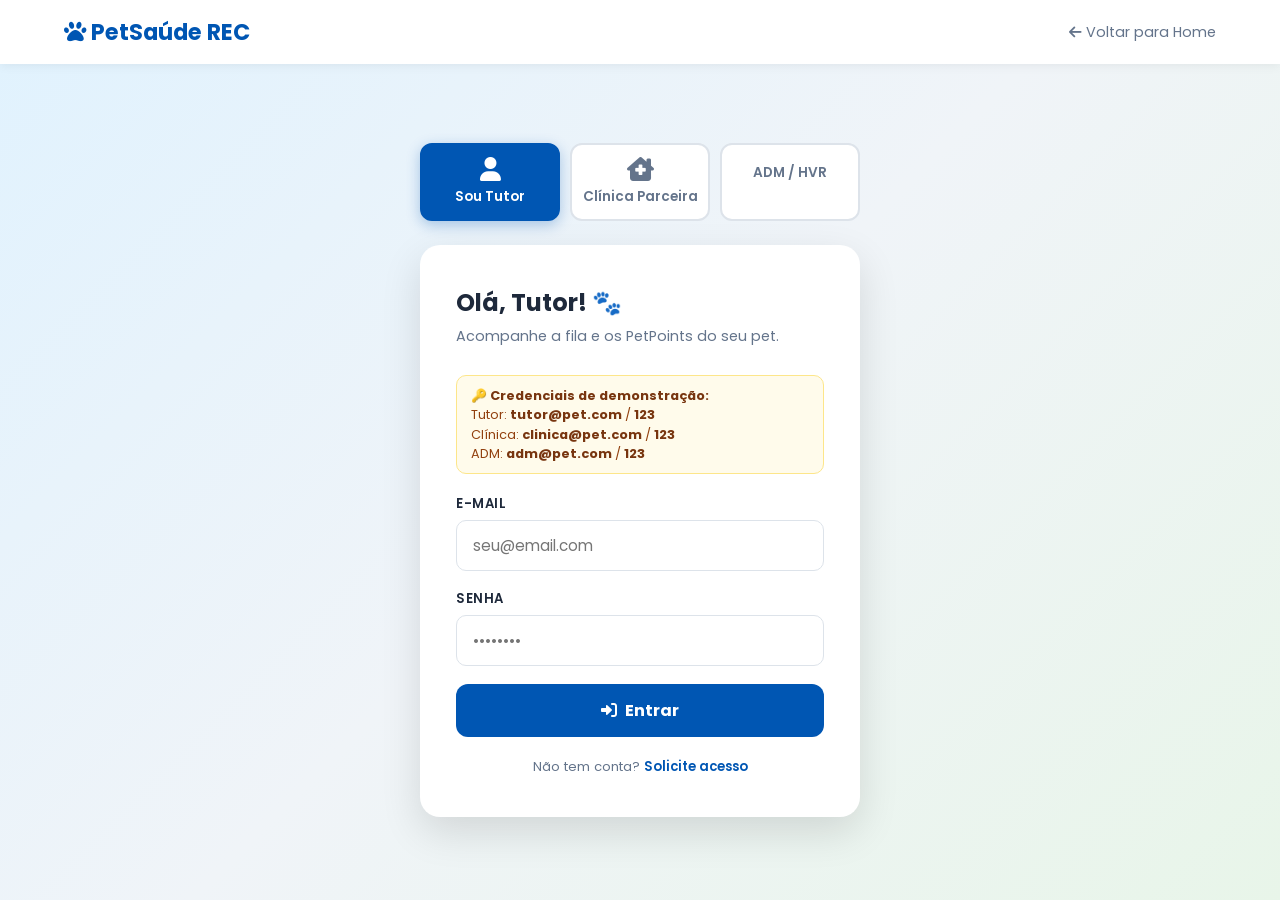
==== login.html @ 7e4b4deb "feat: Projeto PetSaude limpo e sem chaves" ====
<!DOCTYPE html>
<html lang="pt-br">
<head>
    <meta charset="UTF-8">
    <meta name="viewport" content="width=device-width, initial-scale=1.0">
    <title>PetSaúde | Acesso Cidadão</title>
    <link href="https://fonts.googleapis.com/css2?family=Poppins:wght@300;400;600;700&display=swap" rel="stylesheet">
    <link rel="stylesheet" href="https://cdnjs.cloudflare.com/ajax/libs/font-awesome/6.0.0/css/all.min.css">
    <style>
        :root {
            --primary: #0056b3;
            --primary-hover: #004494;
            --accent: #ffc107;
            --text-dark: #1e293b;
            --text-light: #64748b;
            --bg-light: #f0f4f8;
            --white: #ffffff;
        }

        * { margin: 0; padding: 0; box-sizing: border-box; font-family: 'Poppins', sans-serif; }

        body {
            background: linear-gradient(135deg, #e0f2fe 0%, #f0f4f8 50%, #e8f5e9 100%);
            min-height: 100vh;
            display: flex;
            flex-direction: column;
            align-items: center;
            justify-content: center;
            padding: 20px;
        }

        /* Cabeçalho simples */
        .top-bar {
            position: fixed;
            top: 0; left: 0; right: 0;
            background: var(--white);
            padding: 15px 5%;
            display: flex;
            justify-content: space-between;
            align-items: center;
            box-shadow: 0 2px 10px rgba(0,0,0,0.06);
            z-index: 100;
        }
        .logo { font-size: 1.4rem; font-weight: 700; color: var(--primary); }
        .back-link { color: var(--text-light); text-decoration: none; font-size: 0.9rem; transition: color 0.2s; }
        .back-link:hover { color: var(--primary); }

        /* Wrapper principal */
        .login-wrapper {
            width: 100%;
            max-width: 440px;
            margin-top: 60px;
        }

        /* Seletor de perfil */
        .profile-selector {
            display: flex;
            gap: 10px;
            margin-bottom: 24px;
        }
        .profile-btn {
            flex: 1;
            padding: 12px 10px;
            border: 2px solid #dde3ea;
            border-radius: 12px;
            background: var(--white);
            cursor: pointer;
            font-family: 'Poppins', sans-serif;
            font-size: 0.85rem;
            font-weight: 600;
            color: var(--text-light);
            transition: all 0.25s;
            display: flex;
            flex-direction: column;
            align-items: center;
            gap: 6px;
        }
        .profile-btn i { font-size: 1.5rem; }
        .profile-btn:hover { border-color: var(--primary); color: var(--primary); background: #eef5ff; }
        .profile-btn.active {
            border-color: var(--primary);
            background: var(--primary);
            color: var(--white);
            box-shadow: 0 4px 14px rgba(0,86,179,0.3);
        }

        /* Caixa de login */
        .login-box {
            background: var(--white);
            border-radius: 20px;
            box-shadow: 0 15px 40px rgba(0,0,0,0.12);
            padding: 40px 36px;
        }
        .login-box h2 {
            color: var(--text-dark);
            font-size: 1.5rem;
            margin-bottom: 6px;
        }
        .login-box .subtitle {
            color: var(--text-light);
            font-size: 0.9rem;
            margin-bottom: 28px;
        }

        /* Campos */
        .field-group { margin-bottom: 18px; }
        .field-group label {
            display: block;
            font-size: 0.82rem;
            font-weight: 600;
            color: var(--text-dark);
            margin-bottom: 6px;
            text-transform: uppercase;
            letter-spacing: 0.5px;
        }
        .field-group input {
            width: 100%;
            padding: 13px 16px;
            border: 1.5px solid #dde3ea;
            border-radius: 10px;
            font-size: 0.95rem;
            font-family: 'Poppins', sans-serif;
            color: var(--text-dark);
            transition: border-color 0.2s, box-shadow 0.2s;
            outline: none;
        }
        .field-group input:focus {
            border-color: var(--primary);
            box-shadow: 0 0 0 3px rgba(0,86,179,0.1);
        }

        /* Dica de credenciais demo */
        .demo-hint {
            background: #fffbeb;
            border: 1px solid #fde68a;
            border-radius: 10px;
            padding: 10px 14px;
            font-size: 0.8rem;
            color: #92400e;
            margin-bottom: 20px;
            line-height: 1.5;
        }
        .demo-hint b { color: #78350f; }

        /* Botão entrar */
        .btn-entrar {
            width: 100%;
            padding: 14px;
            background: var(--primary);
            color: var(--white);
            border: none;
            border-radius: 12px;
            font-size: 1rem;
            font-weight: 700;
            font-family: 'Poppins', sans-serif;
            cursor: pointer;
            transition: all 0.25s;
            display: flex;
            align-items: center;
            justify-content: center;
            gap: 8px;
        }
        .btn-entrar:hover {
            background: var(--primary-hover);
            transform: translateY(-2px);
            box-shadow: 0 6px 20px rgba(0,86,179,0.3);
        }
        .btn-entrar:active { transform: translateY(0); }

        /* Mensagem de erro */
        .error-msg {
            background: #fef2f2;
            color: #b91c1c;
            border: 1px solid #fecaca;
            border-radius: 8px;
            padding: 10px 14px;
            font-size: 0.85rem;
            margin-bottom: 16px;
            display: none;
        }

        /* Rodapé do card */
        .card-footer {
            text-align: center;
            margin-top: 20px;
            font-size: 0.82rem;
            color: var(--text-light);
        }
        .card-footer a { color: var(--primary); text-decoration: none; font-weight: 600; }

        @media (max-width: 480px) {
            .login-box { padding: 30px 22px; }
        }
    </style>
</head>
<body>

    <div class="top-bar">
        <div class="logo"><i class="fa-solid fa-paw"></i> PetSaúde REC</div>
        <a href="index.html" class="back-link"><i class="fa-solid fa-arrow-left"></i> Voltar para Home</a>
    </div>

    <div class="login-wrapper">

        <!-- Seletor de perfil -->
        <div class="profile-selector">
            <button class="profile-btn active" id="btn-cidadao" onclick="selectProfile('cidadao')">
                <i class="fa-solid fa-user"></i>
                Sou Tutor
            </button>
            <button class="profile-btn" id="btn-clinica" onclick="selectProfile('clinica')">
                <i class="fa-solid fa-house-chimney-medical"></i>
                Clínica Parceira
            </button>
            <button class="profile-btn" id="btn-adm" onclick="selectProfile('adm')">
                <i class="fa-solid fa-shield-halved"></i>
                ADM / HVR
            </button>
        </div>

        <!-- Caixa de login -->
        <div class="login-box">
            <h2 id="login-title">Olá, Tutor! 🐾</h2>
            <p class="subtitle" id="login-subtitle">Acompanhe a fila e os PetPoints do seu pet.</p>

            <!-- Dica de demo -->
            <div class="demo-hint">
                <b>🔑 Credenciais de demonstração:</b><br>
                Tutor: <b>tutor@pet.com</b> / <b>123</b><br>
                Clínica: <b>clinica@pet.com</b> / <b>123</b><br>
                ADM: <b>adm@pet.com</b> / <b>123</b>
            </div>

            <div class="error-msg" id="error-msg">
                <i class="fa-solid fa-circle-exclamation"></i> E-mail ou senha incorretos. Tente novamente.
            </div>

            <div class="field-group">
                <label>E-mail</label>
                <input type="email" id="email" placeholder="seu@email.com">
            </div>
            <div class="field-group">
                <label>Senha</label>
                <input type="password" id="password" placeholder="••••••••" onkeypress="if(event.key==='Enter') doLogin()">
            </div>

            <button class="btn-entrar" onclick="doLogin()">
                <i class="fa-solid fa-right-to-bracket"></i> Entrar
            </button>

            <div class="card-footer">
                Não tem conta? <a href="#">Solicite acesso</a>
            </div>
        </div>
    </div>

    <script>
        let selectedProfile = 'cidadao';

        const profiles = {
            cidadao: {
                title: 'Olá, Tutor! 🐾',
                subtitle: 'Acompanhe a fila e os PetPoints do seu pet.',
                email: 'tutor@pet.com',
                redirect: 'dashboard.html?perfil=cidadao'
            },
            clinica: {
                title: 'Área da Clínica 🏥',
                subtitle: 'Gerencie encaminhamentos da Rede Parceira.',
                email: 'clinica@pet.com',
                redirect: 'dashboard.html?perfil=clinica'
            },
            adm: {
                title: 'Painel ADM / HVR 🛡️',
                subtitle: 'Visão completa da triagem e filas do hospital.',
                email: 'adm@pet.com',
                redirect: 'dashboard.html?perfil=adm'
            }
        };

        function selectProfile(profile) {
            selectedProfile = profile;
            ['cidadao', 'clinica', 'adm'].forEach(p => {
                document.getElementById(`btn-${p}`).classList.remove('active');
            });
            document.getElementById(`btn-${profile}`).classList.add('active');

            const p = profiles[profile];
            document.getElementById('login-title').textContent = p.title;
            document.getElementById('login-subtitle').textContent = p.subtitle;
            document.getElementById('email').value = '';
            document.getElementById('password').value = '';
            document.getElementById('error-msg').style.display = 'none';
        }

        function doLogin() {
            const email = document.getElementById('email').value.trim();
            const password = document.getElementById('password').value.trim();
            const expected = profiles[selectedProfile].email;
            const errEl = document.getElementById('error-msg');

            if (email === expected && password === '123') {
                errEl.style.display = 'none';
                window.location.href = profiles[selectedProfile].redirect;
            } else {
                errEl.style.display = 'block';
            }
        }
    </script>
</body>
</html>
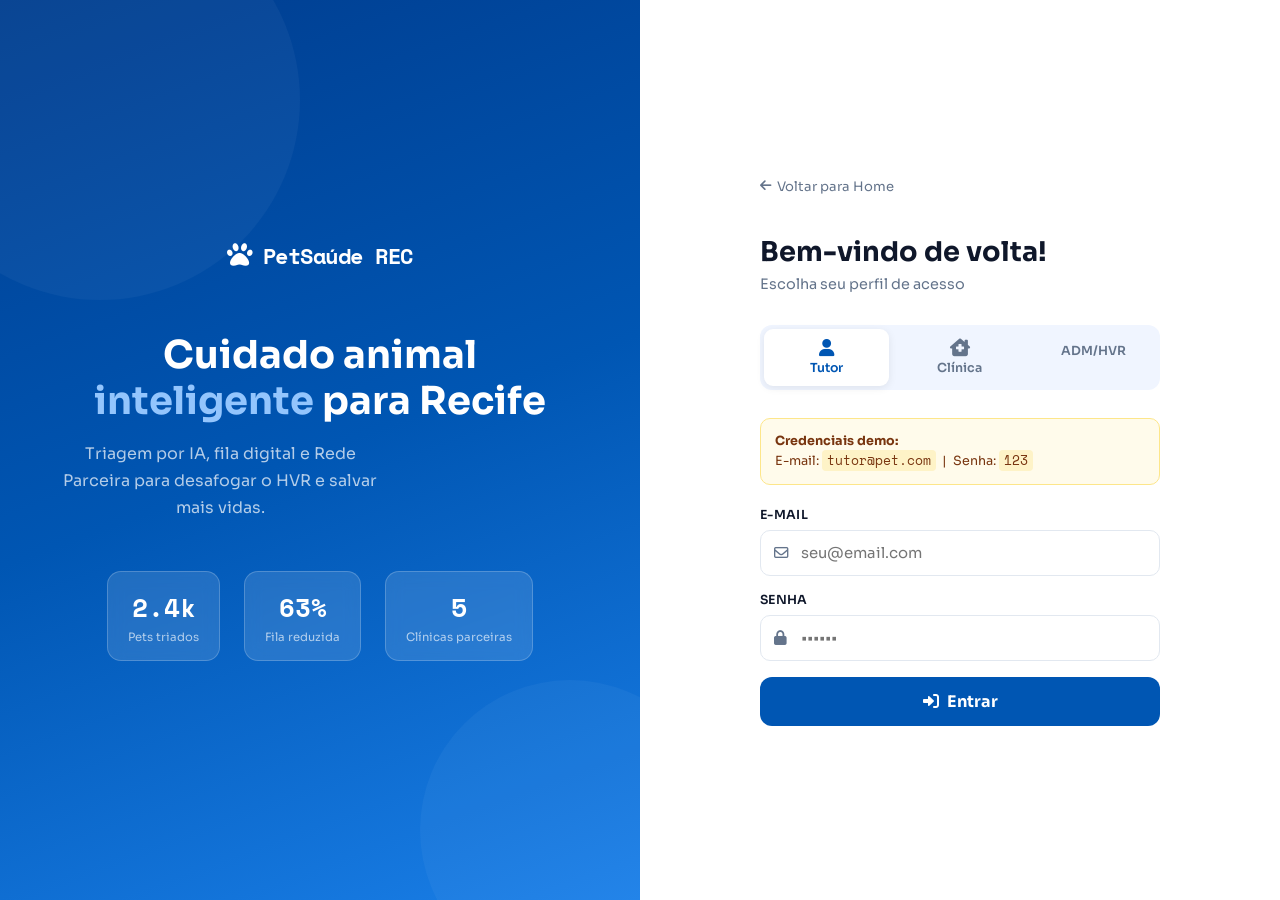
==== commit e6a769dd: "update" ====
--- a/login.html
+++ b/login.html
@@ -3,307 +3,273 @@
 <head>
     <meta charset="UTF-8">
     <meta name="viewport" content="width=device-width, initial-scale=1.0">
-    <title>PetSaúde | Acesso Cidadão</title>
-    <link href="https://fonts.googleapis.com/css2?family=Poppins:wght@300;400;600;700&display=swap" rel="stylesheet">
+    <title>PetSaúde | Acesso</title>
+    <link href="https://fonts.googleapis.com/css2?family=Sora:wght@300;400;600;700&family=Space+Mono:wght@400;700&display=swap" rel="stylesheet">
     <link rel="stylesheet" href="https://cdnjs.cloudflare.com/ajax/libs/font-awesome/6.0.0/css/all.min.css">
     <style>
         :root {
             --primary: #0056b3;
-            --primary-hover: #004494;
-            --accent: #ffc107;
-            --text-dark: #1e293b;
-            --text-light: #64748b;
-            --bg-light: #f0f4f8;
-            --white: #ffffff;
-        }
-
-        * { margin: 0; padding: 0; box-sizing: border-box; font-family: 'Poppins', sans-serif; }
-
+            --primary-light: #e8f0fc;
+            --accent: #f97316;
+            --green: #10b981;
+            --red: #ef4444;
+            --text: #0f172a;
+            --muted: #64748b;
+            --border: #e2e8f0;
+            --surface: #ffffff;
+            --bg: #f0f5ff;
+        }
+        * { margin:0; padding:0; box-sizing:border-box; }
         body {
-            background: linear-gradient(135deg, #e0f2fe 0%, #f0f4f8 50%, #e8f5e9 100%);
+            font-family: 'Sora', sans-serif;
+            background: var(--bg);
             min-height: 100vh;
+            display: grid;
+            grid-template-columns: 1fr 1fr;
+        }
+
+        /* LADO ESQUERDO — ilustração */
+        .left-panel {
+            background: linear-gradient(160deg, #003d8f 0%, #0056b3 50%, #1a7fe8 100%);
             display: flex;
             flex-direction: column;
+            justify-content: center;
             align-items: center;
+            padding: 60px 50px;
+            position: relative;
+            overflow: hidden;
+        }
+        .left-panel::before {
+            content: '';
+            position: absolute;
+            width: 400px; height: 400px;
+            background: rgba(255,255,255,0.04);
+            border-radius: 50%;
+            top: -100px; left: -100px;
+        }
+        .left-panel::after {
+            content: '';
+            position: absolute;
+            width: 300px; height: 300px;
+            background: rgba(255,255,255,0.04);
+            border-radius: 50%;
+            bottom: -80px; right: -80px;
+        }
+        .brand-logo {
+            font-family: 'Space Mono', monospace;
+            color: white;
+            font-size: 1.4rem;
+            font-weight: 700;
+            letter-spacing: -0.5px;
+            margin-bottom: 60px;
+            display: flex;
+            align-items: center;
+            gap: 10px;
+            z-index: 1;
+        }
+        .brand-logo i { font-size: 1.6rem; }
+        .hero-text { z-index: 1; text-align: center; }
+        .hero-text h1 {
+            color: white;
+            font-size: 2.4rem;
+            font-weight: 700;
+            line-height: 1.2;
+            margin-bottom: 16px;
+        }
+        .hero-text h1 span { color: #93c5fd; }
+        .hero-text p { color: rgba(255,255,255,0.7); font-size: 1rem; line-height: 1.7; max-width: 340px; }
+        .stats-strip {
+            display: flex;
+            gap: 24px;
+            margin-top: 50px;
+            z-index: 1;
+        }
+        .stat-box {
+            background: rgba(255,255,255,0.12);
+            border: 1px solid rgba(255,255,255,0.2);
+            border-radius: 14px;
+            padding: 16px 20px;
+            text-align: center;
+            backdrop-filter: blur(8px);
+        }
+        .stat-box .n  { color: white; font-size: 1.6rem; font-weight: 700; font-family: 'Space Mono', monospace; }
+        .stat-box .lb { color: rgba(255,255,255,0.65); font-size: 0.72rem; margin-top: 4px; }
+
+        /* LADO DIREITO — formulário */
+        .right-panel {
+            display: flex;
+            flex-direction: column;
             justify-content: center;
-            padding: 20px;
-        }
-
-        /* Cabeçalho simples */
-        .top-bar {
-            position: fixed;
-            top: 0; left: 0; right: 0;
-            background: var(--white);
-            padding: 15px 5%;
-            display: flex;
-            justify-content: space-between;
             align-items: center;
-            box-shadow: 0 2px 10px rgba(0,0,0,0.06);
-            z-index: 100;
-        }
-        .logo { font-size: 1.4rem; font-weight: 700; color: var(--primary); }
-        .back-link { color: var(--text-light); text-decoration: none; font-size: 0.9rem; transition: color 0.2s; }
+            padding: 60px 50px;
+            background: var(--surface);
+        }
+        .form-wrap { width: 100%; max-width: 400px; }
+
+        .back-link {
+            display: inline-flex; align-items: center; gap: 6px;
+            color: var(--muted); font-size: 0.82rem; text-decoration: none;
+            margin-bottom: 40px; transition: color 0.2s;
+        }
         .back-link:hover { color: var(--primary); }
 
-        /* Wrapper principal */
-        .login-wrapper {
-            width: 100%;
-            max-width: 440px;
-            margin-top: 60px;
-        }
-
-        /* Seletor de perfil */
-        .profile-selector {
-            display: flex;
-            gap: 10px;
-            margin-bottom: 24px;
-        }
-        .profile-btn {
-            flex: 1;
-            padding: 12px 10px;
-            border: 2px solid #dde3ea;
-            border-radius: 12px;
-            background: var(--white);
-            cursor: pointer;
-            font-family: 'Poppins', sans-serif;
-            font-size: 0.85rem;
-            font-weight: 600;
-            color: var(--text-light);
-            transition: all 0.25s;
-            display: flex;
-            flex-direction: column;
-            align-items: center;
-            gap: 6px;
-        }
-        .profile-btn i { font-size: 1.5rem; }
-        .profile-btn:hover { border-color: var(--primary); color: var(--primary); background: #eef5ff; }
-        .profile-btn.active {
-            border-color: var(--primary);
-            background: var(--primary);
-            color: var(--white);
-            box-shadow: 0 4px 14px rgba(0,86,179,0.3);
-        }
-
-        /* Caixa de login */
-        .login-box {
-            background: var(--white);
-            border-radius: 20px;
-            box-shadow: 0 15px 40px rgba(0,0,0,0.12);
-            padding: 40px 36px;
-        }
-        .login-box h2 {
-            color: var(--text-dark);
-            font-size: 1.5rem;
-            margin-bottom: 6px;
-        }
-        .login-box .subtitle {
-            color: var(--text-light);
-            font-size: 0.9rem;
-            margin-bottom: 28px;
-        }
+        .form-title { font-size: 1.7rem; font-weight: 700; color: var(--text); margin-bottom: 6px; }
+        .form-sub   { color: var(--muted); font-size: 0.9rem; margin-bottom: 32px; }
+
+        /* Tabs de perfil */
+        .profile-tabs {
+            display: flex; gap: 8px; margin-bottom: 28px;
+            background: var(--bg); border-radius: 12px; padding: 4px;
+        }
+        .tab-btn {
+            flex: 1; padding: 10px 8px; border: none;
+            background: transparent; border-radius: 9px;
+            font-family: 'Sora', sans-serif; font-size: 0.78rem; font-weight: 600;
+            color: var(--muted); cursor: pointer; transition: all 0.2s;
+            display: flex; flex-direction: column; align-items: center; gap: 4px;
+        }
+        .tab-btn i { font-size: 1.1rem; }
+        .tab-btn.active { background: white; color: var(--primary); box-shadow: 0 2px 8px rgba(0,0,0,0.08); }
+
+        /* Hint de credenciais */
+        .hint-box {
+            background: #fffbeb; border: 1px solid #fde68a; border-radius: 10px;
+            padding: 12px 14px; font-size: 0.79rem; color: #78350f;
+            margin-bottom: 22px; line-height: 1.6;
+        }
+        .hint-box code { background: #fef3c7; padding: 1px 5px; border-radius: 4px; font-family: 'Space Mono', monospace; }
 
         /* Campos */
-        .field-group { margin-bottom: 18px; }
-        .field-group label {
-            display: block;
-            font-size: 0.82rem;
-            font-weight: 600;
-            color: var(--text-dark);
-            margin-bottom: 6px;
-            text-transform: uppercase;
-            letter-spacing: 0.5px;
-        }
-        .field-group input {
-            width: 100%;
-            padding: 13px 16px;
-            border: 1.5px solid #dde3ea;
-            border-radius: 10px;
-            font-size: 0.95rem;
-            font-family: 'Poppins', sans-serif;
-            color: var(--text-dark);
-            transition: border-color 0.2s, box-shadow 0.2s;
-            outline: none;
-        }
-        .field-group input:focus {
-            border-color: var(--primary);
-            box-shadow: 0 0 0 3px rgba(0,86,179,0.1);
-        }
-
-        /* Dica de credenciais demo */
-        .demo-hint {
-            background: #fffbeb;
-            border: 1px solid #fde68a;
-            border-radius: 10px;
-            padding: 10px 14px;
-            font-size: 0.8rem;
-            color: #92400e;
-            margin-bottom: 20px;
-            line-height: 1.5;
-        }
-        .demo-hint b { color: #78350f; }
-
-        /* Botão entrar */
+        .field { margin-bottom: 16px; }
+        .field label { display: block; font-size: 0.78rem; font-weight: 600; color: var(--text); margin-bottom: 7px; letter-spacing: 0.3px; text-transform: uppercase; }
+        .field-inner { position: relative; }
+        .field-inner i { position: absolute; left: 14px; top: 50%; transform: translateY(-50%); color: var(--muted); font-size: 0.9rem; }
+        .field input {
+            width: 100%; padding: 13px 14px 13px 40px;
+            border: 1.5px solid var(--border); border-radius: 10px;
+            font-family: 'Sora', sans-serif; font-size: 0.93rem; color: var(--text);
+            outline: none; transition: border-color 0.2s, box-shadow 0.2s;
+        }
+        .field input:focus { border-color: var(--primary); box-shadow: 0 0 0 3px rgba(0,86,179,0.1); }
+
+        .error-box {
+            background: #fef2f2; color: #b91c1c; border: 1px solid #fecaca;
+            border-radius: 8px; padding: 10px 14px; font-size: 0.83rem;
+            margin-bottom: 16px; display: none; align-items: center; gap: 8px;
+        }
+
         .btn-entrar {
-            width: 100%;
-            padding: 14px;
-            background: var(--primary);
-            color: var(--white);
-            border: none;
-            border-radius: 12px;
-            font-size: 1rem;
-            font-weight: 700;
-            font-family: 'Poppins', sans-serif;
-            cursor: pointer;
-            transition: all 0.25s;
-            display: flex;
-            align-items: center;
-            justify-content: center;
-            gap: 8px;
-        }
-        .btn-entrar:hover {
-            background: var(--primary-hover);
-            transform: translateY(-2px);
-            box-shadow: 0 6px 20px rgba(0,86,179,0.3);
-        }
-        .btn-entrar:active { transform: translateY(0); }
-
-        /* Mensagem de erro */
-        .error-msg {
-            background: #fef2f2;
-            color: #b91c1c;
-            border: 1px solid #fecaca;
-            border-radius: 8px;
-            padding: 10px 14px;
-            font-size: 0.85rem;
-            margin-bottom: 16px;
-            display: none;
-        }
-
-        /* Rodapé do card */
-        .card-footer {
-            text-align: center;
-            margin-top: 20px;
-            font-size: 0.82rem;
-            color: var(--text-light);
-        }
-        .card-footer a { color: var(--primary); text-decoration: none; font-weight: 600; }
-
-        @media (max-width: 480px) {
-            .login-box { padding: 30px 22px; }
+            width: 100%; padding: 14px; background: var(--primary);
+            color: white; border: none; border-radius: 12px;
+            font-family: 'Sora', sans-serif; font-size: 1rem; font-weight: 700;
+            cursor: pointer; transition: all 0.25s;
+            display: flex; align-items: center; justify-content: center; gap: 8px;
+        }
+        .btn-entrar:hover { background: #004494; transform: translateY(-2px); box-shadow: 0 8px 20px rgba(0,86,179,0.25); }
+
+        @media (max-width: 768px) {
+            body { grid-template-columns: 1fr; }
+            .left-panel { display: none; }
+            .right-panel { padding: 40px 24px; }
         }
     </style>
 </head>
 <body>
-
-    <div class="top-bar">
-        <div class="logo"><i class="fa-solid fa-paw"></i> PetSaúde REC</div>
-        <a href="index.html" class="back-link"><i class="fa-solid fa-arrow-left"></i> Voltar para Home</a>
+    <div class="left-panel">
+        <div class="brand-logo"><i class="fa-solid fa-paw"></i> PetSaúde REC</div>
+        <div class="hero-text">
+            <h1>Cuidado animal <span>inteligente</span> para Recife</h1>
+            <p>Triagem por IA, fila digital e Rede Parceira para desafogar o HVR e salvar mais vidas.</p>
+        </div>
+        <div class="stats-strip">
+            <div class="stat-box"><div class="n">2.4k</div><div class="lb">Pets triados</div></div>
+            <div class="stat-box"><div class="n">63%</div><div class="lb">Fila reduzida</div></div>
+            <div class="stat-box"><div class="n">5</div><div class="lb">Clínicas parceiras</div></div>
+        </div>
     </div>
 
-    <div class="login-wrapper">
-
-        <!-- Seletor de perfil -->
-        <div class="profile-selector">
-            <button class="profile-btn active" id="btn-cidadao" onclick="selectProfile('cidadao')">
-                <i class="fa-solid fa-user"></i>
-                Sou Tutor
-            </button>
-            <button class="profile-btn" id="btn-clinica" onclick="selectProfile('clinica')">
-                <i class="fa-solid fa-house-chimney-medical"></i>
-                Clínica Parceira
-            </button>
-            <button class="profile-btn" id="btn-adm" onclick="selectProfile('adm')">
-                <i class="fa-solid fa-shield-halved"></i>
-                ADM / HVR
-            </button>
-        </div>
-
-        <!-- Caixa de login -->
-        <div class="login-box">
-            <h2 id="login-title">Olá, Tutor! 🐾</h2>
-            <p class="subtitle" id="login-subtitle">Acompanhe a fila e os PetPoints do seu pet.</p>
-
-            <!-- Dica de demo -->
-            <div class="demo-hint">
-                <b>🔑 Credenciais de demonstração:</b><br>
-                Tutor: <b>tutor@pet.com</b> / <b>123</b><br>
-                Clínica: <b>clinica@pet.com</b> / <b>123</b><br>
-                ADM: <b>adm@pet.com</b> / <b>123</b>
-            </div>
-
-            <div class="error-msg" id="error-msg">
-                <i class="fa-solid fa-circle-exclamation"></i> E-mail ou senha incorretos. Tente novamente.
-            </div>
-
-            <div class="field-group">
+    <div class="right-panel">
+        <div class="form-wrap">
+            <a href="index.html" class="back-link"><i class="fa-solid fa-arrow-left"></i> Voltar para Home</a>
+            <h2 class="form-title" id="form-title">Bem-vindo de volta!</h2>
+            <p class="form-sub" id="form-sub">Escolha seu perfil de acesso</p>
+
+            <div class="profile-tabs">
+                <button class="tab-btn active" id="tab-cidadao" onclick="selectTab('cidadao')">
+                    <i class="fa-solid fa-user"></i> Tutor
+                </button>
+                <button class="tab-btn" id="tab-clinica" onclick="selectTab('clinica')">
+                    <i class="fa-solid fa-house-chimney-medical"></i> Clínica
+                </button>
+                <button class="tab-btn" id="tab-adm" onclick="selectTab('adm')">
+                    <i class="fa-solid fa-shield-halved"></i> ADM/HVR
+                </button>
+            </div>
+
+            <div class="hint-box" id="hint-box">
+                <b>Credenciais demo:</b><br>
+                E-mail: <code id="hint-email">tutor@pet.com</code> &nbsp;|&nbsp; Senha: <code>123</code>
+            </div>
+
+            <div class="error-box" id="error-box">
+                <i class="fa-solid fa-circle-exclamation"></i>
+                <span>E-mail ou senha incorretos.</span>
+            </div>
+
+            <div class="field">
                 <label>E-mail</label>
-                <input type="email" id="email" placeholder="seu@email.com">
-            </div>
-            <div class="field-group">
+                <div class="field-inner">
+                    <i class="fa-regular fa-envelope"></i>
+                    <input type="email" id="email" placeholder="seu@email.com">
+                </div>
+            </div>
+            <div class="field">
                 <label>Senha</label>
-                <input type="password" id="password" placeholder="••••••••" onkeypress="if(event.key==='Enter') doLogin()">
+                <div class="field-inner">
+                    <i class="fa-solid fa-lock"></i>
+                    <input type="password" id="password" placeholder="••••••" onkeypress="if(event.key==='Enter') doLogin()">
+                </div>
             </div>
 
             <button class="btn-entrar" onclick="doLogin()">
                 <i class="fa-solid fa-right-to-bracket"></i> Entrar
             </button>
-
-            <div class="card-footer">
-                Não tem conta? <a href="#">Solicite acesso</a>
-            </div>
         </div>
     </div>
 
+    <script src="db.js"></script>
     <script>
-        let selectedProfile = 'cidadao';
-
-        const profiles = {
-            cidadao: {
-                title: 'Olá, Tutor! 🐾',
-                subtitle: 'Acompanhe a fila e os PetPoints do seu pet.',
-                email: 'tutor@pet.com',
-                redirect: 'dashboard.html?perfil=cidadao'
-            },
-            clinica: {
-                title: 'Área da Clínica 🏥',
-                subtitle: 'Gerencie encaminhamentos da Rede Parceira.',
-                email: 'clinica@pet.com',
-                redirect: 'dashboard.html?perfil=clinica'
-            },
-            adm: {
-                title: 'Painel ADM / HVR 🛡️',
-                subtitle: 'Visão completa da triagem e filas do hospital.',
-                email: 'adm@pet.com',
-                redirect: 'dashboard.html?perfil=adm'
-            }
+        const tabConfig = {
+            cidadao: { title: 'Olá, Tutor!',          sub: 'Acompanhe seu pet e a fila do HVR.',    email: 'tutor@pet.com' },
+            clinica: { title: 'Área da Clínica',       sub: 'Gerencie encaminhamentos recebidos.',   email: 'clinica@pet.com' },
+            adm:     { title: 'Painel ADM / HVR',      sub: 'Visão completa de triagem e filas.',    email: 'adm@pet.com' },
         };
-
-        function selectProfile(profile) {
-            selectedProfile = profile;
-            ['cidadao', 'clinica', 'adm'].forEach(p => {
-                document.getElementById(`btn-${p}`).classList.remove('active');
-            });
-            document.getElementById(`btn-${profile}`).classList.add('active');
-
-            const p = profiles[profile];
-            document.getElementById('login-title').textContent = p.title;
-            document.getElementById('login-subtitle').textContent = p.subtitle;
+        let currentTab = 'cidadao';
+
+        function selectTab(tab) {
+            currentTab = tab;
+            ['cidadao','clinica','adm'].forEach(t => document.getElementById('tab-'+t).classList.remove('active'));
+            document.getElementById('tab-'+tab).classList.add('active');
+            const cfg = tabConfig[tab];
+            document.getElementById('form-title').textContent = cfg.title;
+            document.getElementById('form-sub').textContent = cfg.sub;
+            document.getElementById('hint-email').textContent = cfg.email;
             document.getElementById('email').value = '';
             document.getElementById('password').value = '';
-            document.getElementById('error-msg').style.display = 'none';
+            document.getElementById('error-box').style.display = 'none';
         }
 
         function doLogin() {
             const email = document.getElementById('email').value.trim();
-            const password = document.getElementById('password').value.trim();
-            const expected = profiles[selectedProfile].email;
-            const errEl = document.getElementById('error-msg');
-
-            if (email === expected && password === '123') {
+            const senha = document.getElementById('password').value.trim();
+            const errEl = document.getElementById('error-box');
+
+            const user = PetDB.login(email, senha);
+            if (user) {
                 errEl.style.display = 'none';
-                window.location.href = profiles[selectedProfile].redirect;
+                window.location.href = 'dashboard.html';
             } else {
-                errEl.style.display = 'block';
+                errEl.style.display = 'flex';
             }
         }
     </script>
